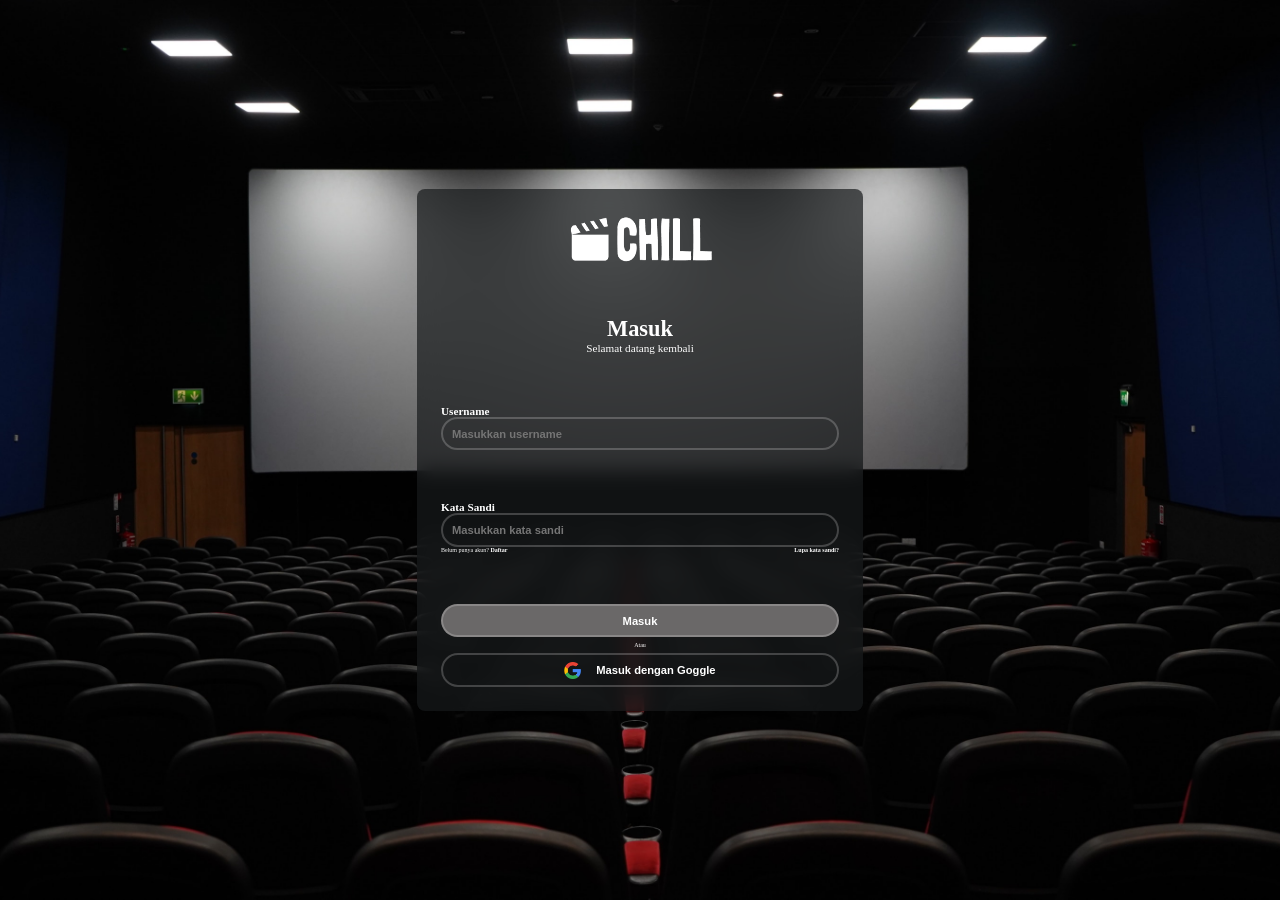
==== index.html @ 38a2b898 "commit pertama" ====
<!doctype html>
<html lang="en">
  <head>
    <meta charset="UTF-8" />
    <meta name="viewport" content="width=device-width, initial-scale=1.0" />
    <title>Login</title>
    <link rel="stylesheet" href="./style.css" />
  </head>
  <body>
    <div class="container">
      <div class="logo">
        <img id="logo" src="/assets/images/Pasted image.png" width="243" height="64px" />
      </div>
      <div class="title">
        <h1>Masuk</h1>
        <p>Selamat datang kembali</p>
      </div>
      <div class="userName">
        <label for="userName">Username</label>
        <input id="userName" type="text" placeholder="Masukkan username" />
      </div>
      <div class="password">
        <label for="password">Kata Sandi</label>
        <input
          id="password"
          type="password"
          placeholder="Masukkan kata sandi"
        />
        <div class="newAccount">
          <p>Belum punya akun? <a href="daftar.html">Daftar</a></p>
          <p><a href="">Lupa kata sandi?</a></p>
        </div>
      </div>
      <div class="login">
        <button id="log">Masuk</button>
        <span>Atau</span>

        <button class="google-login">
          <img src="./assets/images/google_logo_icon_169090.png" width="20px" />
          Masuk dengan Goggle
        </button>
      </div>
    </div>
  </body>
</html>
---- style.css ----
*,
html,
body {
  margin: 0;
  padding: 0;
  box-sizing: border-box;
}

body {
  display: flex;
  flex-direction: column;
  justify-content: center;
  align-items: center;
  height: 100dvh;
  background-image: url(./assets/images/login.jpg);
  background-size: cover;
  background-position: center center;
  background-repeat: none;
  font-size: 1em;
}

.container {
  display: flex;
  flex-direction: column;
  justify-content: space-between;
  width: 529px;
  height: 668px;
  color: white;
  background-color: #181a1cb3;
  backdrop-filter: blur(10px);
  border-radius: 16px;
  padding: 40px;
}

.logo {
  display: flex;
  justify-content: center;
}

.title,
.login {
  text-align: center;
}

.userName,
.password {
  display: flex;
  flex-direction: column;
  font-weight: 900;
}

.newAccount {
  display: flex;
  justify-content: space-between;
  font-weight: 10;
  font-size: 0.8em;
}

input,
button {
  border-radius: 30px;
  border: 2px solid rgba(255, 255, 255, 0.207);
  padding: 0.8em;
  background-color: inherit;
  color: white;
  height: 3em;
  font-weight: 900;
}

.login {
  display: flex;
  flex-direction: column;
  gap: 5px;
}

#log {
  background-color: rgb(106, 104, 104);
}

.google-login {
  display: flex;
  align-items: center;
  justify-content: center;
  gap: 15px;
}

span {
  font-size: 0.8em;
}

a {
  font-weight: 900;
  text-decoration: none;
  color: white;
}

@media (max-width: 850px), (max-height: 900px) {
  .container {
    width: 446px;
    height: 522px;
    border-radius: 8px;
    padding: 24px;
    font-size: 0.7em;
  }
  .logo {
    display: flex;
    justify-content: center;
  }
  #logo {
    width: 144px;
    height: 52px;
  }
  input,
  button {
    color: white;
    height: 3em;
    font-size: 1em;
  }
  img {
    width: 1.5em;
  }
 
  span, .newAccount {
    font-size: 0.5em;
  }

}

@media (max-width: 550px), (max-height: 670px) {
  .container {
    width: 306px;
    height: 402px;
    border-radius: 8px;
    padding: 24px;
    font-size: 0.5em;
  }
  .logo {
    display: flex;
    justify-content: center;
  }
  #logo {
    width: 104px;
    height: 38px;
  }
  input,
  button {
    color: white;
    height: 3em;
    font-size: 1em;
  }
  img {
    width: 1.5em;
  }
 
  span, .newAccount {
    font-size: 0.5em;
  }

}
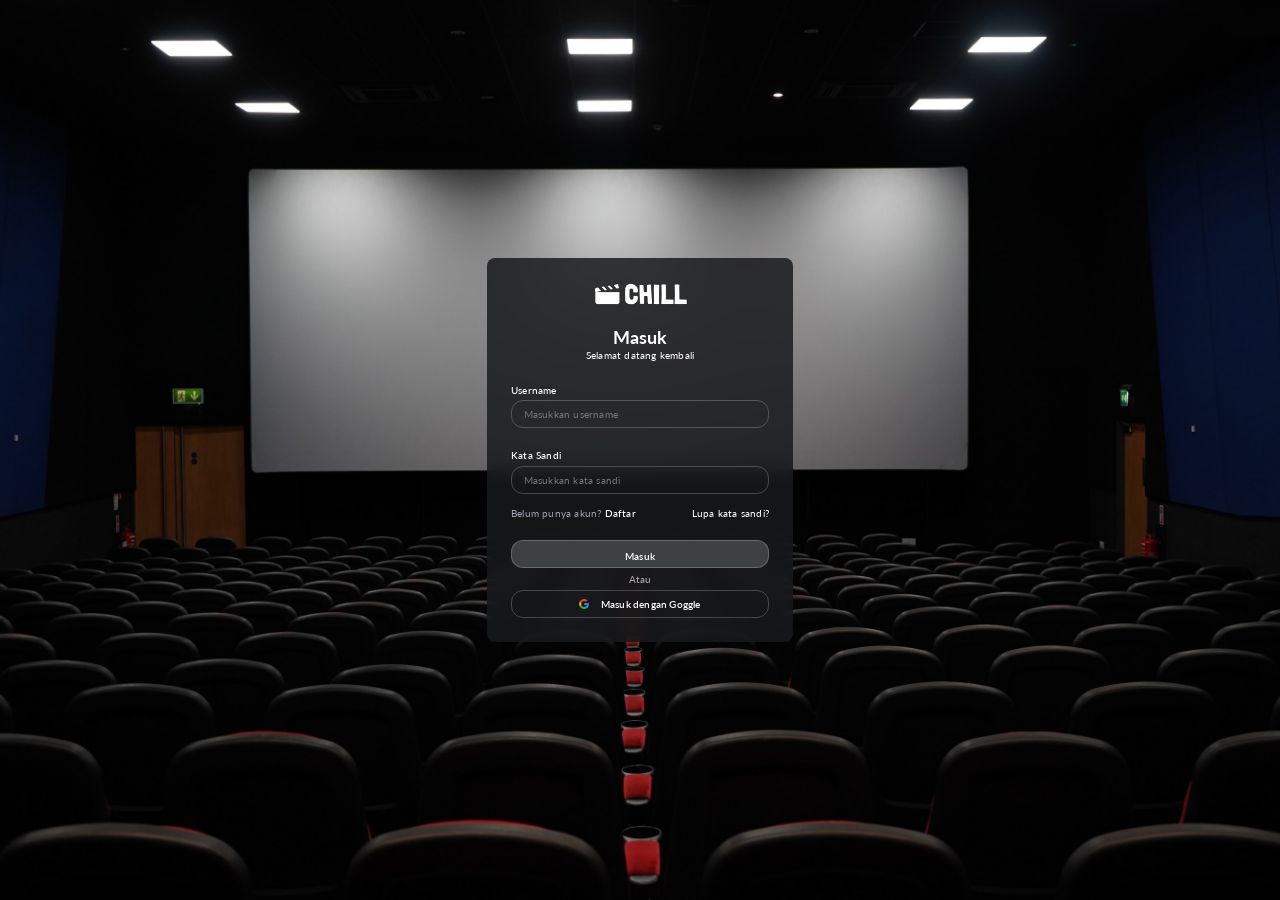
==== commit 488517e1: "." ====
--- a/index.html
+++ b/index.html
@@ -4,42 +4,62 @@
     <meta charset="UTF-8" />
     <meta name="viewport" content="width=device-width, initial-scale=1.0" />
     <title>Login</title>
-    <link rel="stylesheet" href="./style.css" />
+    <link rel="stylesheet" href="./styles/login.css" />
+    <link rel="stylesheet" href="./styles/main.css" />
   </head>
   <body>
-    <div class="container">
-      <div class="logo">
-        <img id="logo" src="/assets/images/Pasted image.png" width="243" height="64px" />
-      </div>
-      <div class="title">
-        <h1>Masuk</h1>
-        <p>Selamat datang kembali</p>
-      </div>
-      <div class="userName">
-        <label for="userName">Username</label>
-        <input id="userName" type="text" placeholder="Masukkan username" />
-      </div>
-      <div class="password">
-        <label for="password">Kata Sandi</label>
-        <input
-          id="password"
-          type="password"
-          placeholder="Masukkan kata sandi"
-        />
-        <div class="newAccount">
-          <p>Belum punya akun? <a href="daftar.html">Daftar</a></p>
-          <p><a href="">Lupa kata sandi?</a></p>
+      <div class="container">
+        <div class="logo">
+          <img
+            id="logo"
+            src="./assets/logo/movie.png"
+            width="163px"
+            height="44px"
+          />
+        </div>
+        <div class="title">
+          <h3 class="heading-3">Masuk</h3>
+          <p class="body-medium-regular">Selamat datang kembali</p>
+        </div>
+        <div class="userName body-large-medium">
+          <label for="userName">Username</label>
+          <input
+            class="body-medium-regular"
+            id="userName"
+            type="text"
+            placeholder="Masukkan username"
+          />
+        </div>
+        <div class="password-container">
+          <div class="password body-large-medium">
+            <label for="password">Kata Sandi</label>
+            <input
+              class="body-medium-regular"
+              id="password"
+              type="password"
+              placeholder="Masukkan kata sandi"
+            />
+          </div>
+          <div class="newAccount body-medium-regular">
+            <span
+              >Belum punya akun?
+              <a class="body-medium-medium" href="daftar.html">Daftar</a></span
+            >
+            <a href="">Lupa kata sandi?</a>
+          </div>
+        </div>
+        <div class="login">
+          <button class="body-medium-semiBold" id="log">Masuk</button>
+          <span class="body-small-medium">Atau</span>
+
+          <button class="google-login body-medium-semiBold">
+            <img
+              src="./assets/logo/google.png"
+              width="18px"
+            />
+            Masuk dengan Goggle
+          </button>
         </div>
       </div>
-      <div class="login">
-        <button id="log">Masuk</button>
-        <span>Atau</span>
-
-        <button class="google-login">
-          <img src="./assets/images/google_logo_icon_169090.png" width="20px" />
-          Masuk dengan Goggle
-        </button>
-      </div>
-    </div>
   </body>
 </html>
--- a/styles/login.css
+++ b/styles/login.css
@@ -0,0 +1,153 @@
+*,
+html,
+body {
+  margin: 0;
+  padding: 0;
+  box-sizing: border-box;
+}
+
+body {
+  display: flex;
+  flex-direction: column;
+  justify-content: center;
+  align-items: center;
+  height: 100dvh;
+  background-image: url(../assets/images/login.jpg);
+  background-size: cover;
+  background-position: center;
+  background-repeat: none;
+}
+
+.container {
+  display: flex;
+  flex-direction: column;
+  justify-content: space-between;
+  color: var(--text-light-primary);
+  width: 529px;
+  height: 663px;
+  background-color: rgba(24, 26, 28, 0.84);
+  backdrop-filter: blur(10px);
+  border-radius: 16px;
+  padding: 40px;
+}
+
+.logo {
+  display: flex;
+  justify-content: center;
+}
+
+.title,
+.login {
+  text-align: center;
+}
+
+.password-container {
+  display: flex;
+  flex-direction: column;
+  gap: 12px;
+}
+
+.userName,
+.password {
+  display: flex;
+  flex-direction: column;
+  gap: 6px;
+}
+
+span {
+  color: var(--text-light-secondary);
+}
+
+.newAccount {
+  display: flex;
+  justify-content: space-between;
+}
+
+input,
+button {
+  padding: 14px 20px;
+  background-color: transparent;
+  border-radius: 24px;
+  border: 1px solid var(--outline-border);
+  height: 50px;
+  color: var(--text-light-primary);
+}
+
+.login {
+  display: flex;
+  flex-direction: column;
+  gap: 8px;
+}
+
+#log {
+  background-color: var(--extra-background);
+}
+
+.google-login {
+  display: flex;
+  align-items: center;
+  justify-content: center;
+  gap: 20px;
+}
+
+a {
+  text-decoration: none;
+  color: var(--text-light-primary);
+}
+
+@media (max-width: 580px), (max-height: 900px) {
+  body .heading-3 {
+    font-size: 18px;
+  }
+
+  body .body-medium-regular,
+  body .body-large-medium,
+  body .body-medium-medium,
+  body .body-medium-semiBold,
+  body .body-small-medium {
+    font-size: 10px;
+  }
+
+  .container {
+    width: 306px;
+    height: 384px;
+    padding: 24px;
+    border-radius: 8px;
+  }
+
+  #logo {
+    width: 94px;
+    height: 24px;
+  }
+  .passwordContainer {
+    gap: 6.93px;
+  }
+
+  .userName,
+  .password {
+    display: flex;
+    flex-direction: column;
+    gap: 3.47px;
+  }
+
+  input,
+  button {
+    padding: 8.09px 11.55px;
+    border-radius: 12px;
+    border: 0.58px solid var(--outline-border);
+    height: 28px;
+    color: var(--text-light-primary);
+  }
+
+  .login {
+    gap: 4px;
+  }
+
+  .google-login {
+    gap: 11.55px;
+  }
+
+  .google-login img {
+    width: 10px;
+  }
+}
--- a/styles/main.css
+++ b/styles/main.css
@@ -0,0 +1,315 @@
+@import url("https://fonts.googleapis.com/css2?family=Lato:ital,wght@0,100;0,300;0,400;0,700;0,900;1,100;1,300;1,400;1,700;1,900&display=swap");
+@import url("./token.css");
+
+/* Heading */
+
+.heading-1 {
+  font-family: "Lato";
+  font-weight: 700;
+  font-size: 48px;
+}
+
+.heading-2 {
+  font-family: "Lato";
+  font-weight: 700;
+  font-size: 40px;
+}
+.heading-3 {
+  font-family: "Lato";
+  font-weight: 700;
+  font-size: 32px;
+}
+.heading-4 {
+  font-family: "Lato";
+  font-weight: 700;
+  font-size: 24px;
+}
+.heading-5 {
+  font-family: "Lato";
+  font-weight: 700;
+  font-size: 20px;
+}
+.heading-6 {
+  font-family: "Lato";
+  font-weight: 700;
+  font-size: 18px;
+}
+
+/* Body */
+
+.body-large-bold {
+  font-family: Lato;
+  font-weight: 700;
+  font-size: 18px;
+  line-height: 140%;
+  letter-spacing: 0.2px;
+}
+
+.body-large-semiBold {
+  font-family: Lato;
+  font-weight: 600;
+  font-size: 18px;
+  line-height: 140%;
+  letter-spacing: 0.2px;
+}
+
+.body-large-medium {
+  font-family: Lato;
+  font-weight: 500;
+  font-size: 18px;
+  line-height: 140%;
+  letter-spacing: 0.2px;
+}
+
+.body-large-regular {
+  font-family: Lato;
+  font-weight: 400;
+  font-size: 18px;
+  line-height: 140%;
+  letter-spacing: 0.2px;
+}
+
+.body-medium-bold {
+  font-family: Lato;
+  font-weight: 700;
+  font-size: 16px;
+  line-height: 140%;
+  letter-spacing: 0.2px;
+}
+
+.body-medium-semiBold {
+  font-family: Lato;
+  font-weight: 600;
+  font-size: 16px;
+  line-height: 140%;
+  letter-spacing: 0.2px;
+}
+
+.body-medium-medium {
+  font-family: Lato;
+  font-weight: 500;
+  font-size: 16px;
+  line-height: 140%;
+  letter-spacing: 0.2px;
+}
+
+.body-medium-regular {
+  font-family: Lato;
+  font-weight: 400;
+  font-size: 16px;
+  line-height: 140%;
+  letter-spacing: 0.2px;
+}
+
+.body-small-bold {
+  font-family: Lato;
+  font-weight: 700;
+  font-size: 14px;
+  line-height: 140%;
+  letter-spacing: 0.2px;
+}
+
+.body-small-semiBold {
+  font-family: Lato;
+  font-weight: 600;
+  font-size: 14px;
+  line-height: 140%;
+  letter-spacing: 0.2px;
+}
+
+.body-small-medium {
+  font-family: Lato;
+  font-weight: 500;
+  font-size: 14px;
+  line-height: 140%;
+  letter-spacing: 0.2px;
+}
+
+.body-small-regular {
+  font-family: Lato;
+  font-weight: 400;
+  font-size: 14px;
+  line-height: 140%;
+  letter-spacing: 0.2px;
+}
+
+.caption-1-bold {
+  font-family: Lato;
+  font-weight: 700;
+  font-size: 12px;
+  line-height: 140%;
+  letter-spacing: 0.2px;
+}
+
+.caption-1-semiBold {
+  font-family: Lato;
+  font-weight: 600;
+  font-size: 12px;
+  line-height: 140%;
+  letter-spacing: 0.2px;
+}
+
+.caption-1-medium {
+  font-family: Lato;
+  font-weight: 600;
+  font-size: 12px;
+  line-height: 140%;
+  letter-spacing: 0.2px;
+}
+
+.caption-1-regular {
+  font-family: Lato;
+  font-weight: 400;
+  font-size: 12px;
+  line-height: 140%;
+  letter-spacing: 0.2px;
+}
+
+.caption-2-bold {
+  font-family: Lato;
+  font-weight: 700;
+  font-size: 10px;
+  line-height: 140%;
+  letter-spacing: 0.2px;
+}
+.caption-2-semiBold {
+  font-family: Lato;
+  font-weight: 600;
+  font-size: 10px;
+  line-height: 140%;
+  letter-spacing: 0.2px;
+}
+.caption-2-medium {
+  font-family: Lato;
+  font-weight: 500;
+  font-size: 10px;
+  line-height: 140%;
+  letter-spacing: 0.2px;
+}
+.caption-2-regular {
+  font-family: Lato;
+  font-weight: 400;
+  font-size: 10px;
+  line-height: 140%;
+  letter-spacing: 0.2px;
+}
+
+/* Button */
+
+.btn-primary-contained {
+  width: fit-content;
+  height: 45px;
+  padding-top: 10px;
+  padding-right: 26px;
+  padding-bottom: 10px;
+  padding-left: 26px;
+  border-radius: 48px;
+  border: none;
+  background-color: var(--primary-color-400);
+  color: var(--text-light-primary);
+}
+
+.btn-primary-shadow {
+  width: fit-content;
+  height: 45px;
+  padding-top: 10px;
+  padding-right: 26px;
+  padding-bottom: 10px;
+  padding-left: 26px;
+  border-radius: 48px;
+  border: none;
+  background-color: var(--primary-color-200);
+  color: var(--text-light-primary);
+}
+
+.btn-primary-outlined {
+  width: fit-content;
+  height: 45px;
+  padding-top: 10px;
+  padding-right: 26px;
+  padding-bottom: 10px;
+  padding-left: 26px;
+  background-color: transparent;
+  color: var(--primary-color);
+  border-width: 1px;
+  border-radius: 48px;
+  border-color: var(--primary-color);
+}
+
+.btn-secondary-contained {
+  width: fit-content;
+  height: 45px;
+  padding-top: 10px;
+  padding-right: 26px;
+  padding-bottom: 10px;
+  padding-left: 26px;
+  border: none;
+  border-radius: 48px;
+  background-color: var(--body-background);
+  color: var(--text-light-primary);
+}
+
+.btn-secondary-shadow {
+  width: fit-content;
+  height: 45px;
+  padding-top: 10px;
+  padding-right: 26px;
+  padding-bottom: 10px;
+  padding-left: 26px;
+  border-radius: 48px;
+  background-color: transparent;
+  color: var(--body-background);
+}
+
+.btn-secondary-outlined {
+  width: fit-content;
+  height: 45px;
+  padding-top: 10px;
+  padding-right: 26px;
+  padding-bottom: 10px;
+  padding-left: 26px;
+  background-color: transparent;
+  color: var(--body-background);
+  border-width: 1px;
+  border-radius: 48px;
+  border-color: var(--body-background);
+}
+
+.btn-disable-contained {
+  width: fit-content;
+  height: 45px;
+  padding-top: 10px;
+  padding-right: 26px;
+  padding-bottom: 10px;
+  padding-left: 26px;
+  border-radius: 48px;
+  background-color: var(--grey-scale-400);
+  color: var(--dark-disable);
+}
+
+.btn-disable-shadow {
+  width: fit-content;
+  height: 45px;
+  padding-top: 10px;
+  padding-right: 26px;
+  padding-bottom: 10px;
+  padding-left: 26px;
+  border-radius: 48px;
+  background-color: var(--grey-scale-300);
+  color: var(--dark-disable);
+}
+
+.btn-disable-outlined {
+  width: fit-content;
+  height: 45px;
+  padding-top: 10px;
+  padding-right: 26px;
+  padding-bottom: 10px;
+  padding-left: 26px;
+  background-color: var(--grey-scale-200);
+  color: var(--dark-disable);
+  border-width: 1px;
+  border-radius: 48px;
+  border-color: var(--dark-disable);
+}
+
